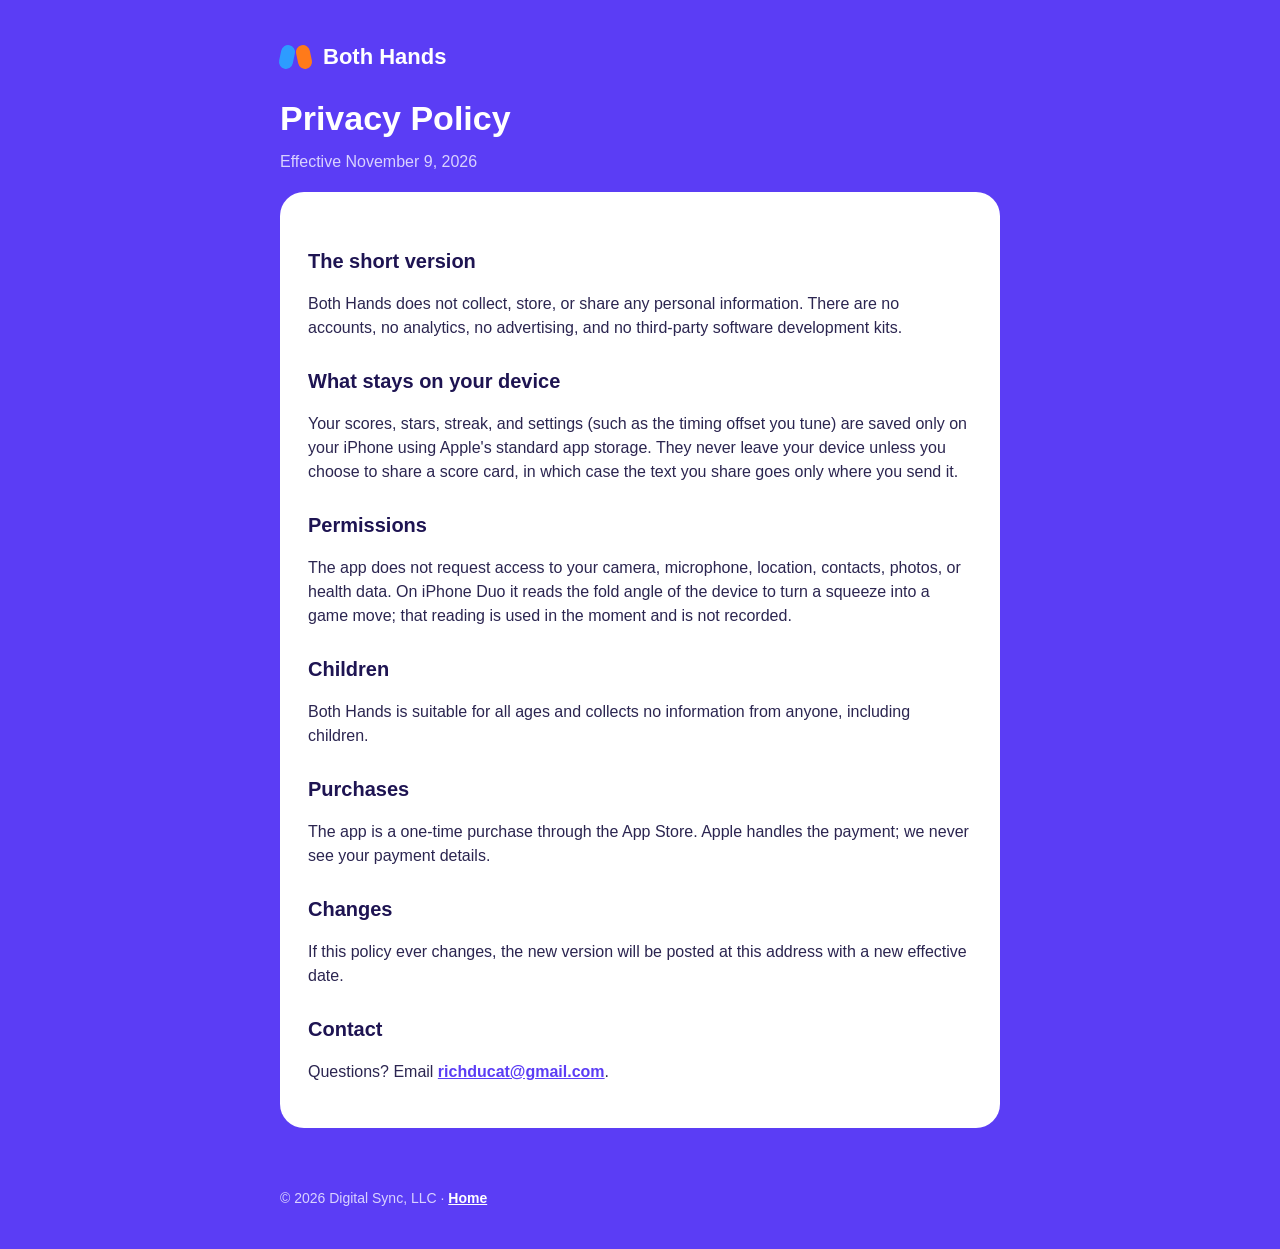
==== docs/privacy.html @ c5391e94 "Both Hands site: privacy, support" ====
<!doctype html><html lang="en"><head><meta charset="utf-8"><meta name="viewport" content="width=device-width,initial-scale=1"><title>Both Hands — Privacy Policy</title><link rel="stylesheet" href="style.css"></head>
<body><header><div class="mark"><span class="l"></span><span class="r"></span></div><strong>Both Hands</strong></header>
<main><h1>Privacy Policy</h1><p class="sub">Effective November 9, 2026</p>
<div class="card">
<h2>The short version</h2><p>Both Hands does not collect, store, or share any personal information. There are no accounts, no analytics, no advertising, and no third-party software development kits.</p>
<h2>What stays on your device</h2><p>Your scores, stars, streak, and settings (such as the timing offset you tune) are saved only on your iPhone using Apple's standard app storage. They never leave your device unless you choose to share a score card, in which case the text you share goes only where you send it.</p>
<h2>Permissions</h2><p>The app does not request access to your camera, microphone, location, contacts, photos, or health data. On iPhone Duo it reads the fold angle of the device to turn a squeeze into a game move; that reading is used in the moment and is not recorded.</p>
<h2>Children</h2><p>Both Hands is suitable for all ages and collects no information from anyone, including children.</p>
<h2>Purchases</h2><p>The app is a one-time purchase through the App Store. Apple handles the payment; we never see your payment details.</p>
<h2>Changes</h2><p>If this policy ever changes, the new version will be posted at this address with a new effective date.</p>
<h2>Contact</h2><p>Questions? Email <a href="mailto:richducat@gmail.com">richducat@gmail.com</a>.</p>
</div></main><footer>© 2026 Digital Sync, LLC · <a style="color:#fff" href="index.html">Home</a></footer></body></html>
---- docs/style.css ----
:root{--violet:#5B3DF5;--ink:#1E1452;--yellow:#FFD23F;--muted:#6B6490;--card:#fff}
*{box-sizing:border-box}body{margin:0;font-family:-apple-system,BlinkMacSystemFont,"SF Pro Rounded","Segoe UI",Roboto,sans-serif;background:var(--violet);color:#fff;line-height:1.5}
header{max-width:760px;margin:0 auto;padding:40px 20px 10px;display:flex;align-items:center;gap:12px}
header .mark{display:flex;gap:3px}header .mark span{display:block;width:14px;height:24px;border-radius:7px}
header .mark .l{background:#2D9CFF;transform:rotate(12deg)}header .mark .r{background:#FF7A1A;transform:rotate(-12deg)}
header strong{font-size:22px}
main{max-width:760px;margin:0 auto;padding:10px 20px 60px}
.card{background:var(--card);color:var(--ink);border-radius:24px;padding:28px}
h1{margin:0 0 6px;font-size:34px}h2{font-size:20px;margin:26px 0 6px}p,li{color:#2b2550}
.sub{color:#D9D2FF;margin:0 0 18px}a{color:var(--violet);font-weight:700}
nav a{color:#fff;margin-right:16px}footer{max-width:760px;margin:0 auto;padding:0 20px 40px;color:#D9D2FF;font-size:14px}
.btn{display:inline-block;background:var(--yellow);color:var(--ink);padding:14px 22px;border-radius:30px;text-decoration:none;font-weight:800;box-shadow:0 6px 0 #D9AC00}
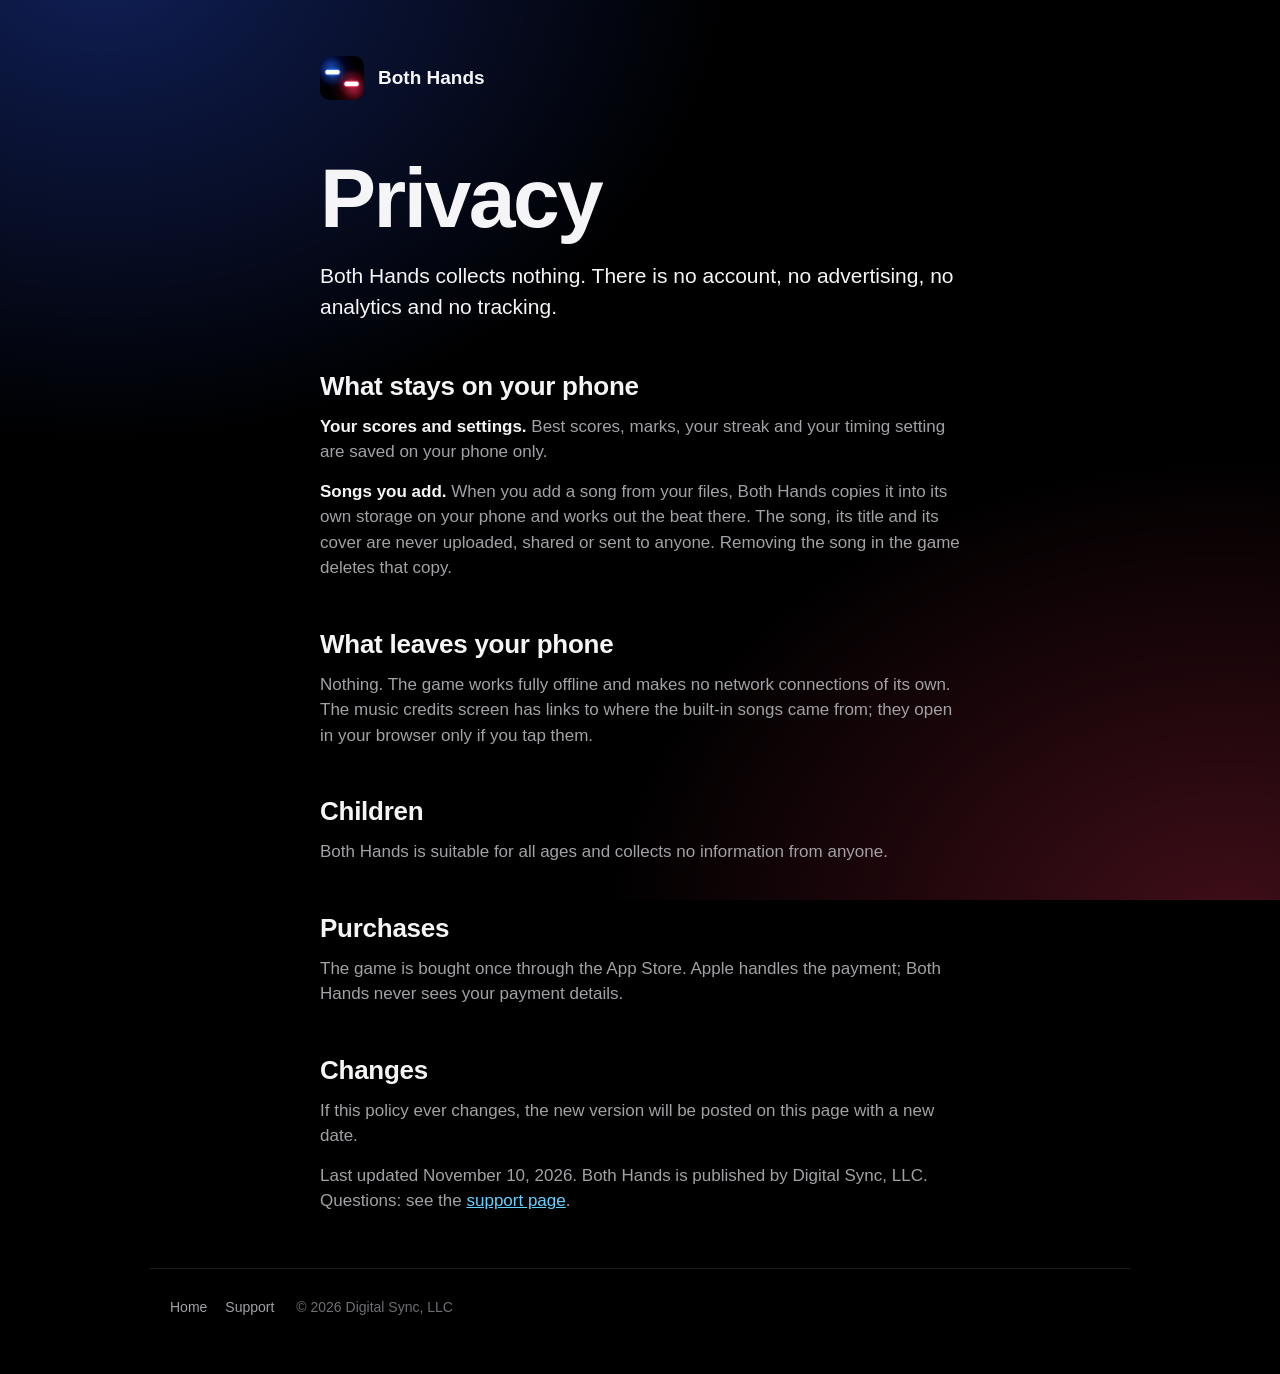
==== commit 39ea9d76: "Both Hands site: new look, updated privacy and support pages - Matches the rebuilt game: black, mini" ====
--- a/docs/privacy.html
+++ b/docs/privacy.html
@@ -1,12 +1,38 @@
-<!doctype html><html lang="en"><head><meta charset="utf-8"><meta name="viewport" content="width=device-width,initial-scale=1"><title>Both Hands — Privacy Policy</title><link rel="stylesheet" href="style.css"></head>
-<body><header><div class="mark"><span class="l"></span><span class="r"></span></div><strong>Both Hands</strong></header>
-<main><h1>Privacy Policy</h1><p class="sub">Effective November 9, 2026</p>
-<div class="card">
-<h2>The short version</h2><p>Both Hands does not collect, store, or share any personal information. There are no accounts, no analytics, no advertising, and no third-party software development kits.</p>
-<h2>What stays on your device</h2><p>Your scores, stars, streak, and settings (such as the timing offset you tune) are saved only on your iPhone using Apple's standard app storage. They never leave your device unless you choose to share a score card, in which case the text you share goes only where you send it.</p>
-<h2>Permissions</h2><p>The app does not request access to your camera, microphone, location, contacts, photos, or health data. On iPhone Duo it reads the fold angle of the device to turn a squeeze into a game move; that reading is used in the moment and is not recorded.</p>
-<h2>Children</h2><p>Both Hands is suitable for all ages and collects no information from anyone, including children.</p>
-<h2>Purchases</h2><p>The app is a one-time purchase through the App Store. Apple handles the payment; we never see your payment details.</p>
-<h2>Changes</h2><p>If this policy ever changes, the new version will be posted at this address with a new effective date.</p>
-<h2>Contact</h2><p>Questions? Email <a href="mailto:richducat@gmail.com">richducat@gmail.com</a>.</p>
-</div></main><footer>© 2026 Digital Sync, LLC · <a style="color:#fff" href="index.html">Home</a></footer></body></html>
+<!doctype html>
+<html lang="en">
+<head>
+<meta charset="utf-8">
+<meta name="viewport" content="width=device-width, initial-scale=1">
+<title>Privacy · Both Hands</title>
+<link rel="icon" href="icon.png">
+<link rel="stylesheet" href="style.css">
+</head>
+<body>
+<main class="narrow">
+  <a class="brand" href="./"><img src="icon.png" alt="">Both Hands</a>
+  <h1>Privacy</h1>
+  <p class="lead">Both Hands collects nothing. There is no account, no advertising, no analytics and no tracking.</p>
+
+  <h2>What stays on your phone</h2>
+  <p><strong>Your scores and settings.</strong> Best scores, marks, your streak and your timing setting are saved on your phone only.</p>
+  <p><strong>Songs you add.</strong> When you add a song from your files, Both Hands copies it into its own storage on your phone and works out the beat there. The song, its title and its cover are never uploaded, shared or sent to anyone. Removing the song in the game deletes that copy.</p>
+
+  <h2>What leaves your phone</h2>
+  <p>Nothing. The game works fully offline and makes no network connections of its own. The music credits screen has links to where the built-in songs came from; they open in your browser only if you tap them.</p>
+
+  <h2>Children</h2>
+  <p>Both Hands is suitable for all ages and collects no information from anyone.</p>
+
+  <h2>Purchases</h2>
+  <p>The game is bought once through the App Store. Apple handles the payment; Both Hands never sees your payment details.</p>
+
+  <h2>Changes</h2>
+  <p>If this policy ever changes, the new version will be posted on this page with a new date.</p>
+  <p>Last updated November 10, 2026. Both Hands is published by Digital Sync, LLC. Questions: see the <a href="support.html">support page</a>.</p>
+</main>
+<footer>
+  <a href="./">Home</a><a href="support.html">Support</a>
+  <span>&copy; 2026 Digital Sync, LLC</span>
+</footer>
+</body>
+</html>
--- a/docs/style.css
+++ b/docs/style.css
@@ -1,12 +1,56 @@
-:root{--violet:#5B3DF5;--ink:#1E1452;--yellow:#FFD23F;--muted:#6B6490;--card:#fff}
-*{box-sizing:border-box}body{margin:0;font-family:-apple-system,BlinkMacSystemFont,"SF Pro Rounded","Segoe UI",Roboto,sans-serif;background:var(--violet);color:#fff;line-height:1.5}
-header{max-width:760px;margin:0 auto;padding:40px 20px 10px;display:flex;align-items:center;gap:12px}
-header .mark{display:flex;gap:3px}header .mark span{display:block;width:14px;height:24px;border-radius:7px}
-header .mark .l{background:#2D9CFF;transform:rotate(12deg)}header .mark .r{background:#FF7A1A;transform:rotate(-12deg)}
-header strong{font-size:22px}
-main{max-width:760px;margin:0 auto;padding:10px 20px 60px}
-.card{background:var(--card);color:var(--ink);border-radius:24px;padding:28px}
-h1{margin:0 0 6px;font-size:34px}h2{font-size:20px;margin:26px 0 6px}p,li{color:#2b2550}
-.sub{color:#D9D2FF;margin:0 0 18px}a{color:var(--violet);font-weight:700}
-nav a{color:#fff;margin-right:16px}footer{max-width:760px;margin:0 auto;padding:0 20px 40px;color:#D9D2FF;font-size:14px}
-.btn{display:inline-block;background:var(--yellow);color:var(--ink);padding:14px 22px;border-radius:30px;text-decoration:none;font-weight:800;box-shadow:0 6px 0 #D9AC00}
+:root {
+  color-scheme: dark;
+  --text: #f5f5f7;
+  --soft: #a1a1a6;
+  --faint: #6e6e73;
+  --line: rgba(255, 255, 255, 0.12);
+  --panel: rgba(255, 255, 255, 0.06);
+}
+
+* { box-sizing: border-box; }
+
+html { background: #000; }
+
+body {
+  margin: 0;
+  background:
+    radial-gradient(900px 700px at 8% -5%, rgba(47, 91, 255, 0.34), transparent 70%),
+    radial-gradient(900px 700px at 96% 105%, rgba(255, 55, 95, 0.26), transparent 70%),
+    #000;
+  background-attachment: fixed;
+  color: var(--text);
+  font: 17px/1.5 -apple-system, BlinkMacSystemFont, "SF Pro Text", "Helvetica Neue", Arial, sans-serif;
+  -webkit-font-smoothing: antialiased;
+}
+
+main { max-width: 980px; margin: 0 auto; padding: 56px 20px 40px; }
+main.narrow { max-width: 680px; }
+
+.brand { display: flex; align-items: center; gap: 14px; color: var(--text); text-decoration: none; font-weight: 600; font-size: 19px; }
+.brand img { width: 44px; height: 44px; border-radius: 10px; }
+
+h1 { font-size: clamp(44px, 9vw, 84px); line-height: 1.02; letter-spacing: -0.03em; margin: 56px 0 18px; font-weight: 700; }
+h2 { font-size: 26px; letter-spacing: -0.01em; margin: 44px 0 8px; font-weight: 700; }
+h3 { font-size: 19px; margin: 28px 0 4px; font-weight: 600; }
+p { margin: 0 0 14px; color: var(--soft); }
+p.lead { font-size: 21px; max-width: 34em; color: var(--text); }
+a { color: #64d2ff; }
+strong { color: var(--text); font-weight: 600; }
+
+.pill { display: inline-block; margin-top: 10px; padding: 12px 22px; border-radius: 999px; background: #fff; color: #000; font-weight: 600; }
+
+.shots { display: grid; grid-template-columns: repeat(3, 1fr); gap: 18px; margin: 56px 0 8px; }
+.shots img { width: 100%; height: auto; border-radius: 26px; border: 1px solid var(--line); display: block; }
+
+.points { display: grid; grid-template-columns: repeat(3, 1fr); gap: 18px; margin-top: 40px; }
+.points div { background: var(--panel); border: 1px solid var(--line); border-radius: 22px; padding: 22px; }
+.points h3 { margin-top: 0; }
+.points p { margin: 0; font-size: 15px; }
+
+footer { max-width: 980px; margin: 0 auto; padding: 28px 20px 56px; color: var(--faint); font-size: 14px; border-top: 1px solid var(--line); }
+footer a { color: var(--soft); margin-right: 18px; text-decoration: none; }
+
+@media (max-width: 720px) {
+  .shots, .points { grid-template-columns: 1fr; }
+  .shots img { max-width: 360px; margin: 0 auto; }
+}
